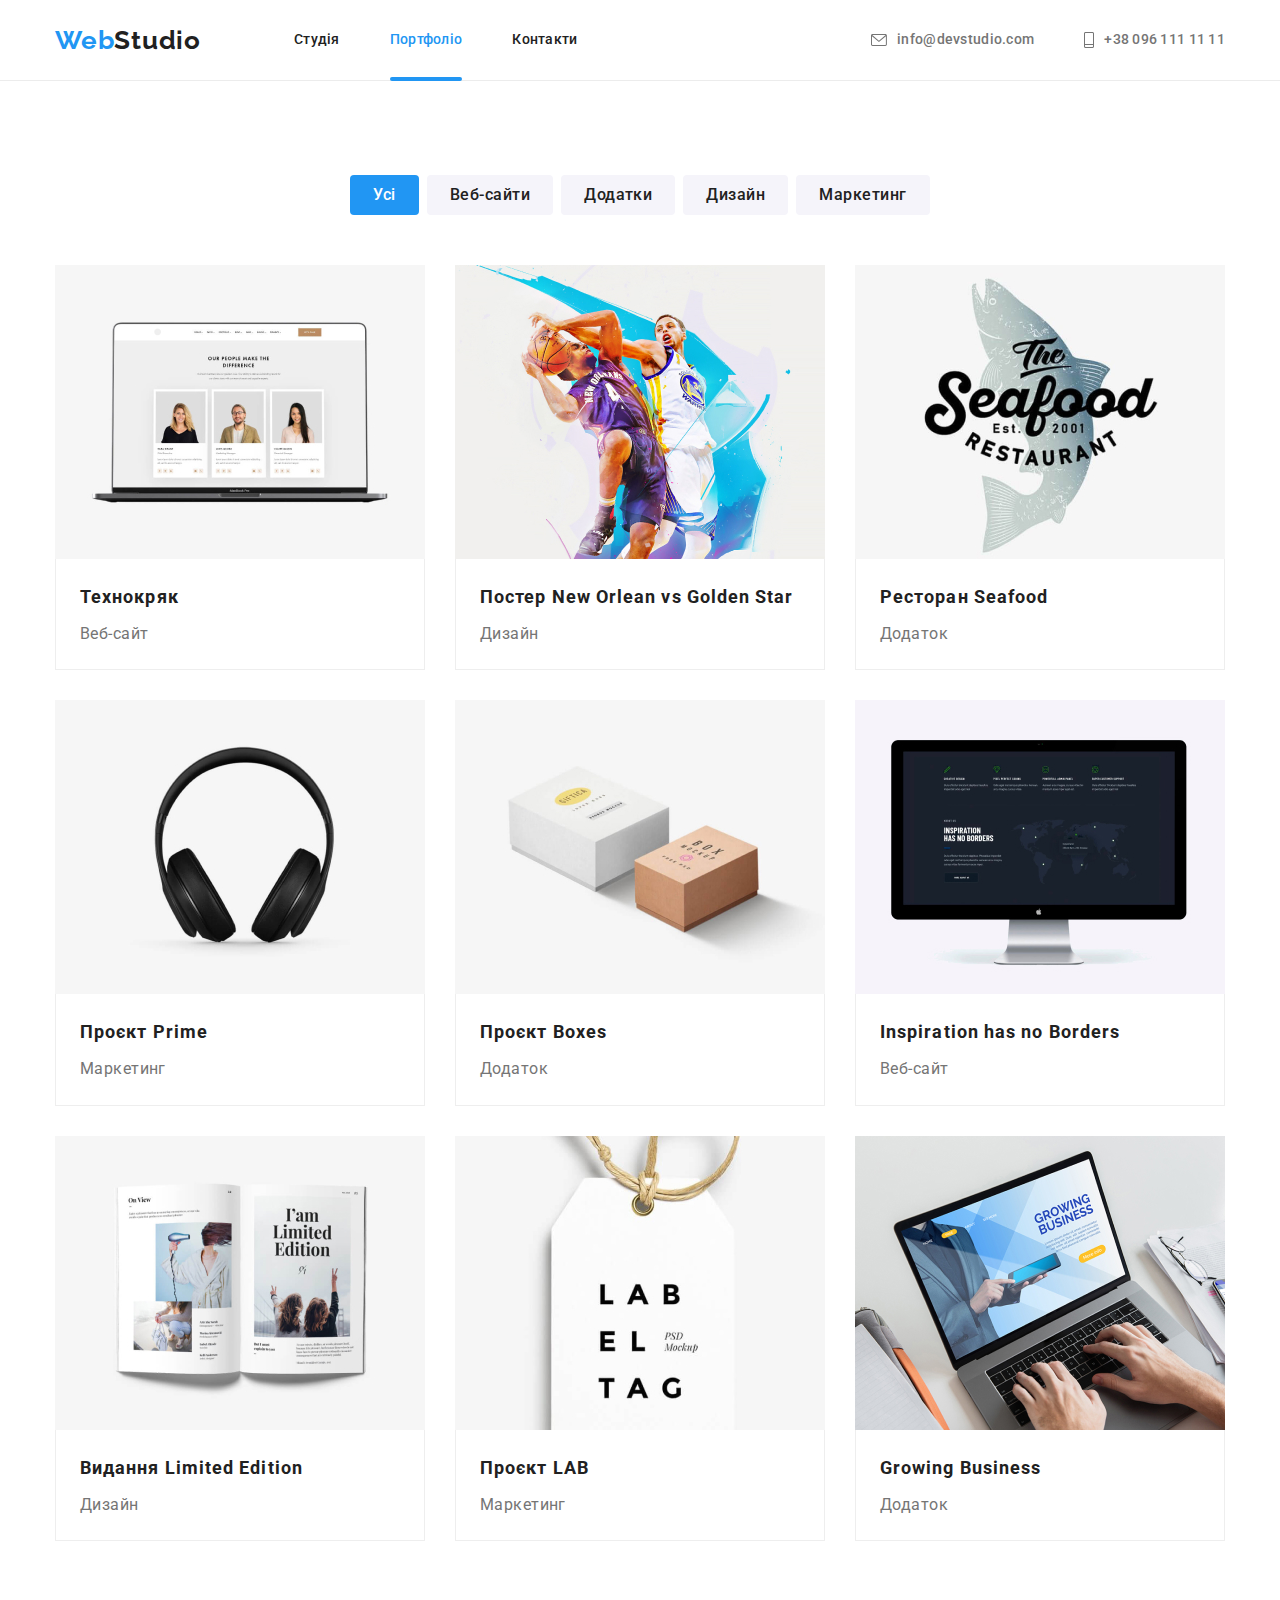
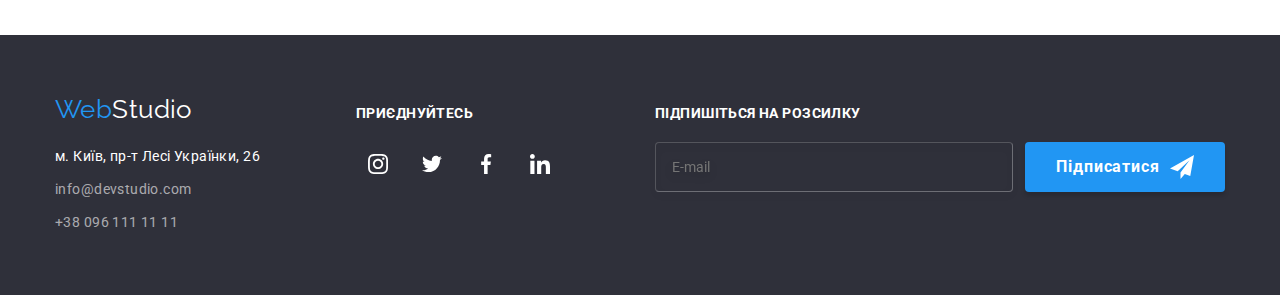
==== portfolio.html @ 755c883c "hero/clients/features/activities/team" ====
<!DOCTYPE html>
<html lang="uk">
  <head>
    <meta charset="UTF-8" />
    <meta http-equiv="X-UA-Compatible" content="IE=edge" />
    <meta name="viewport" content="width=device-width, initial-scale=1.0" />
    <title>Document</title>
    <link rel="preconnect" href="https://fonts.googleapis.com" />
    <link rel="preconnect" href="https://fonts.gstatic.com" crossorigin />
    <link
      href="https://fonts.googleapis.com/css2?family=Raleway:wght@700&family=Roboto:wght@400;500;700;900&display=swap"
      rel="stylesheet"
    />
    <link
      rel="stylesheet"
      href="https://cdnjs.cloudflare.com/ajax/libs/modern-normalize/1.1.0/modern-normalize.min.css"
    />
    <link rel="stylesheet" href="./css/main.min.css" />
  </head>
  <body>
    <!--шапка сайта-->
    <header class="header">
      <div class="container header-container">
        <nav class="header-nav">
          <a href="/" class="header-logo link">
            <span class="logo" lang="en">Web</span>Studio</a
          >
          <ul class="site-nav">
            <li class="contact-list">
              <a href="./index.html" class="link-color">Студія</a>
            </li>
            <li class="contact-list">
              <a href="/" target="_self" class="link-color current"
                >Портфоліо</a
              >
            </li>
            <li class="contact-list">
              <a href="" class="link-color">Контакти</a>
            </li>
          </ul>
        </nav>
        <ul class="contact-nav">
          <li class="contact-nav-list">
            <a class="contact-nav-link" href="mailto:info@devstudio.com"
              ><svg class="icon" width="16" height="12">
                <use href="./images/icon.svg#icon-mail"></use></svg
              >info@devstudio.com</a
            >
          </li>
          <li class="contact-nav-list">
            <a class="contact-nav-link" href="tel:+380961111111"
              ><svg class="icon" width="10" height="16">
                <use href="./images/icon.svg#icon-phone"></use></svg
              >+38 096 111 11 11</a
            >
          </li>
        </ul>
      </div>
    </header>


    <main>
      <!--Герой-->
      <section class="section portfolio">
        <div class="container">
          <h1 hidden class="visually-hidden">Портфоліо</h1>
          <ul class="filter-list">
            <li class="filter-item">
              <button class="filter-button active" type="button">Усі</button>
            </li>
            <li class="filter-item">
              <button class="filter-button" type="button">Веб-сайти</button>
            </li>
            <li class="filter-item">
              <button class="filter-button" type="button">Додатки</button>
            </li>
            <li class="filter-item">
              <button class="filter-button" type="button">Дизайн</button>
            </li>
            <li class="filter-item">
              <button class="filter-button" type="button">Маркетинг</button>
            </li>
          </ul>

          <ul class="flex-card">
            <li class="element-card">
              <a href="" class="element-link">
                <div class="wrap">
                  <img
                    src="./images/works/one.jpg"
                    alt="website-techno"
                    width="370"
                    height="294"
                  />
                  <p class="wrap-text">
                    Ресурс пропонує комплексні пропозиції з різним рівнем
                    функціоналу та сервісів. Все це дозволить відвідувачу
                    отримати вичерпні відомості про компанію чи приватну особу.
                  </p>
                </div>
                <div class="info">
                  <h2 class="title-project">Технокряк</h2>
                  <p class="kind-project">Веб-сайт</p>
                </div>
              </a>
            </li>
            <li class="element-card">
              <a href="" class="element-link">
                <div class="wrap">
                  <img
                    src="./images/works/two.jpg"
                    alt="poster-design"
                    width="370"
                    height="294"
                  />
                  <p class="wrap-text">
                    Ресурс пропонує комплексні пропозиції з різним рівнем
                    функціоналу та сервісів. Все це дозволить відвідувачу
                    отримати вичерпні відомості про компанію чи приватну особу.
                  </p>
                </div>
                <div class="info">
                  <h2 class="title-project">
                    Постер New Orlean vs Golden Star
                  </h2>
                  <p class="kind-project">Дизайн</p>
                </div>
              </a>
            </li>
            <li class="element-card">
              <a href="" class="element-link">
                <div class="wrap">
                  <img
                    src="./images/works/three.jpg"
                    alt="seafood-application"
                    width="370"
                    height="294"
                  />
                  <p class="wrap-text">
                    Ресурс пропонує комплексні пропозиції з різним рівнем
                    функціоналу та сервісів. Все це дозволить відвідувачу
                    отримати вичерпні відомості про компанію чи приватну особу.
                  </p>
                </div>
                <div class="info">
                  <h2 class="title-project">Ресторан Seafood</h2>
                  <p class="kind-project">Додаток</p>
                </div>
              </a>
            </li>
            <li class="element-card">
              <a href="" class="element-link">
                <div class="wrap">
                  <img
                    src="./images/works/four.jpg"
                    alt="project-prime"
                    width="370"
                    height="294"
                  />
                  <p class="wrap-text">
                    Ресурс пропонує комплексні пропозиції з різним рівнем
                    функціоналу та сервісів. Все це дозволить відвідувачу
                    отримати вичерпні відомості про компанію чи приватну особу.
                  </p>
                </div>
                <div class="info">
                  <h2 class="title-project">Проєкт Prime</h2>
                  <p class="kind-project">Маркетинг</p>
                </div>
              </a>
            </li>
            <li class="element-card">
              <a href="" class="element-link">
                <div class="wrap">
                  <img
                    src="./images/works/five.jpg"
                    alt="project-boxes"
                    width="370"
                    height="294"
                  />
                  <p class="wrap-text">
                    Ресурс пропонує комплексні пропозиції з різним рівнем
                    функціоналу та сервісів. Все це дозволить відвідувачу
                    отримати вичерпні відомості про компанію чи приватну особу.
                  </p>
                </div>
                <div class="info">
                  <h2 class="title-project">Проєкт Boxes</h2>
                  <p class="kind-project">Додаток</p>
                </div>
              </a>
            </li>
            <li class="element-card">
              <a href="" class="element-link">
                <div class="wrap">
                  <img
                    src="./images/works/six.jpg"
                    alt="website-noborders"
                    width="370"
                    height="294"
                  />
                  <p class="wrap-text">
                    Ресурс пропонує комплексні пропозиції з різним рівнем
                    функціоналу та сервісів. Все це дозволить відвідувачу
                    отримати вичерпні відомості про компанію чи приватну особу.
                  </p>
                </div>
                <div class="info">
                  <h2 class="title-project">Inspiration has no Borders</h2>
                  <p class="kind-project">Веб-сайт</p>
                </div>
              </a>
            </li>
            <li class="element-card">
              <a href="" class="element-link">
                <div class="wrap">
                  <img
                    src="./images/works/seven.jpg"
                    alt="publication-design"
                    width="370"
                    height="294"
                  />
                  <p class="wrap-text">
                    Ресурс пропонує комплексні пропозиції з різним рівнем
                    функціоналу та сервісів. Все це дозволить відвідувачу
                    отримати вичерпні відомості про компанію чи приватну особу.
                  </p>
                </div>
                <div class="info">
                  <h2 class="title-project">Видання Limited Edition</h2>
                  <p class="kind-project">Дизайн</p>
                </div>
              </a>
            </li>
            <li class="element-card">
              <a href="" class="element-link">
                <div class="wrap">
                  <img
                    src="./images/works/eight.jpg"
                    alt="project-lab"
                    width="370"
                    height="294"
                  />
                  <p class="wrap-text">
                    Ресурс пропонує комплексні пропозиції з різним рівнем
                    функціоналу та сервісів. Все це дозволить відвідувачу
                    отримати вичерпні відомості про компанію чи приватну особу.
                  </p>
                </div>
                <div class="info">
                  <h2 class="title-project">Проєкт LAB</h2>
                  <p class="kind-project">Маркетинг</p>
                </div>
              </a>
            </li>
            <li class="element-card">
              <a href="" class="element-link">
                <div class="wrap">
                  <img
                    src="./images/works/nine.jpg"
                    alt="application-for-business"
                    width="370"
                    height="294"
                  />
                  <p class="wrap-text">
                    Ресурс пропонує комплексні пропозиції з різним рівнем
                    функціоналу та сервісів. Все це дозволить відвідувачу
                    отримати вичерпні відомості про компанію чи приватну особу.
                  </p>
                </div>
                <div class="info">
                  <h2 class="title-project">Growing Business</h2>
                  <p class="kind-project">Додаток</p>
                </div>
              </a>
            </li>
          </ul>
        </div>
      </section>
    </main>

    <!--підвал-->
   
    <!--підвал-->
    <footer class="footer-style">
      <div class="container footer-container">
        <div class="footer-box-left">
          <a href="/" class="address-link">
            <span class="logo" lang="en">Web</span>Studio</a
          >
          <address>
            <ul class="address-design">
              <li class="address-list">
                <a href="" class="address-contact"
                  >м. Київ, пр-т Лесі Українки, 26</a
                >
              </li>
              <li class="address-list">
                <a href="mailto:info@devstudio.com" class="meil-tel"
                  >info@devstudio.com</a
                >
              </li>
              <li class="address-list">
                <a href="tel:+380961111111" class="meil-tel"
                  >+38 096 111 11 11</a
                >
              </li>
            </ul>
          </address>
        </div>
        <div class="footer-box-right">
          <p class="join">приєднуйтесь</p>
          <ul class="networks-list">
            <li class="networks-list__item">
              <a
                class="networks-list__link  .footer-networks"
                href="https://www.instagram.com/"
                target="_blank"
                rel=""
              >
                <svg class="footer-icon" width="20" height="20">
                  <use href="./images/icon.svg#icon-instagram"></use>
                </svg>
              </a>
            </li>
            <li class="networks-list__item">
              <a
                class="networks-list__link .footer-networks"
                href="https://twitter.com/"
                target="_blank"
                rel=""
                ><svg class="footer-icon" width="20" height="20">
                  <use href="./images/icon.svg#icon-twitter"></use>
                </svg>
              </a>
            </li>
            <li class="networks-list__item">
              <a
                class="networks-list__link .footer-networks"
                href="https://www.facebook.com/"
                target="_blank"
                rel=""
                ><svg class="footer-icon" width="20" height="20">
                  <use href="./images/icon.svg#icon-facebook"></use>
                </svg>
              </a>
            </li>
            <li class="networks-list__item">
              <a
                class="networks-list__link .footer-networks"
                href="https://www.linkedin.com/"
                target="_blank"
                rel=""
                ><svg class="footer-icon" width="20" height="20">
                  <use href="./images/icon.svg#icon-linkedin"></use></svg
              ></a>
            </li>
          </ul>
        </div>
        <form class="footer-form" autocomplete="off">
          <p class="join">Підпишіться на розсилку</p>
          <div class="footer-box-form">
            <label class="footer-form-field">
              <input
                class="footer-input"
                type="email"
                name="user-email"
                placeholder="E-mail"
            /></label>
            <button type="submit" class="footer-button">
              Підписатися
              <svg class="footer-button-icon" width="24" height="24">
                <use href="./images/icon.svg#footer-button-icon"></use>
              </svg>
            </button>
          </div>
        </form>
      </div>
    </footer>
  </body>
</html>
---- css/main.min.css ----
.visually-hidden{position:absolute;width:1px;height:1px;margin:-1px;border:0;padding:0;white-space:nowrap;-webkit-clip-path:inset(100%);clip-path:inset(100%);clip:rect(0 0 0 0);overflow:hidden}:root{--main-home-color: #ffffff;--main-text-color: #757575;--title-text-color: #212121;--button-hero-color: #2196f3;--button-hero-active: #188ce8;--hero-bg-color: #2f303a;--title-studio-color: #2f303a;--section-team-background: #f5f4fa;--networks-icon-color: #afb1b8;--features-bg-color: #f5f4fa;--fortfolio-filter-color: #f5f4fa;--line-border-color: #ececec;--card-border-color: #eeeeee;--clients-color-logo: #afb1b8;--footer-color-contact: rgba(255, 255, 255, 0.6);--footer-submit-icon-color: rgba(255, 255, 255, 1);--modal-button-submit-color: rgba(255, 255, 255, 1);--modal-btn-submit-bg: rgba(33, 150, 243, 1);--footer-button-submit-bg: rgba(33, 150, 243, 1);--clients-border-color: #afb1b8;--textarea-color: rgba(33, 33, 33, 0.2);--form-active-color: #2196f3;--modal-bg-color: rgba(0, 0, 0, 0.2);--cubic: cubic-bezier(0.4, 0, 0.2, 1);--time: 250ms}body{color:var(--title-text-color);font-family:"Roboto",sans-serif;font-size:14px;letter-spacing:.03em}h1,h2,h3,h4,h5,h6,p,ul{padding:0;margin:0}h1,h2,h3,h4,h5,h6{font-size:inherit}img{display:block}a{text-decoration:none}button{padding:0;border:0;cursor:pointer}ul{list-style:none}.backdrop{position:fixed;top:0;width:100%;height:100%;background-color:var(--modal-bg-color);transition:opacity 250ms linear,visibility 250ms linear}.backdrop.is-hidden{visibility:hidden;opacity:0;pointer-events:none}.modal{position:absolute;width:528px;min-height:581px;top:50%;left:50%;padding:40px;border-radius:4px;background-color:var(--main-home-color);box-shadow:0px 1px 3px rgba(0,0,0,.12),0px 1px 1px rgba(0,0,0,.14),0px 2px 1px rgba(0,0,0,.2);transform:translate(-50%, -50%) scaleY(1);transition:transform var(--time) linear}.backdrop.is-hidden .modal{transform:translate(-50%, 0) scaleY(0)}.icon-close{color:#000;width:18px;height:18px}.close-btn{position:absolute;right:8px;top:8px;width:30px;height:30px;border:1px solid rgba(0,0,0,.1);background-color:rgba(0,0,0,0);border-radius:50%;display:flex;align-items:center;justify-content:center}.modal-text{width:448px;text-align:center;font-weight:700;font-size:20px;line-height:1.17;margin-bottom:12px;color:var(--title-text-color)}.form{width:448px}.modal-label{display:block;margin-bottom:4px;color:var(--main-text-color);font-weight:400;font-size:12px;line-height:1.17;letter-spacing:.01em}.modal-input{width:448px;padding-left:42px;height:40px;border:1px solid rgba(33,33,33,.2);border-radius:4px;outline:1px solid rgba(0,0,0,0);transition:outline var(--time) var(--cubic)}.modal-input:focus{outline:1px solid var(--form-active-color)}.modal-input:focus+.input-icon{fill:var(--form-active-color)}.input-wrap{position:relative}.input-icon{position:absolute;left:12px;top:50%;transform:translateY(-50%);transition:fill var(--time) var(--cubic);fill:var(--title-text-color)}.modal-field{margin-bottom:10px}.modal-field.comment{margin-bottom:20px}.modal-text-area{display:block;width:100%;height:120px;border:1px solid var(--textarea-color);border-radius:4px;padding:12px 16px;line-height:1.17;letter-spacing:.01em;resize:none;outline:1px solid rgba(0,0,0,0);transition:outline var(--time) var(--cubic)}.modal-text-area:focus{outline:1px solid var(--form-active-color)}.modal-field-checkbox{display:flex;align-items:center;justify-content:center;margin-bottom:30px}.check-text{width:400px;line-height:1.71;color:#757575;margin-left:7px}.input-check{width:16px;height:15px;border:2px solid var(--main-text-color);border-radius:2px;background-position:center;background-repeat:no-repeat;background-size:0;-moz-appearance:none;-webkit-appearance:none;appearance:none;transition:border-color var(--time),background-size var(--time),background-color var(--time)}.input-check:checked{background-color:var(--button-hero-active);border-color:rgba(0,0,0,0);background-image:url("data:image/svg+xml,%3Csvg width='13' height='10' viewBox='0 0 13 10' fill='none' xmlns='http://www.w3.org/2000/svg'%3E%3Cpath d='M1.95703 4.75166L1.88825 4.68604L1.81923 4.75141L0.93123 5.59258L0.854858 5.66492L0.930974 5.73753L4.42671 9.07236L4.49574 9.1382L4.56476 9.07236L12.069 1.91352L12.1449 1.84116L12.069 1.76881L11.1873 0.927644L11.1183 0.861826L11.0493 0.927611L4.49577 7.17353L1.95703 4.75166Z' fill='white' stroke='white' stroke-width='0.2'/%3E%3C/svg%3E");background-size:11px 8px}.input-check:focus{border-color:var(--modal-bg-color)}.contract{margin-left:4px;color:#2196f3;text-decoration:underline}.button-submit-modal{width:200px;height:50px;font-family:inherit;display:block;margin:auto;font-family:inherit;font-size:16px;font-weight:700;line-height:1.88;letter-spacing:.06em;border:none;border-radius:4px;box-shadow:0px 4px 4px rgba(0,0,0,.15);color:var(--modal-button-submit-color);background-color:var(--modal-btn-submit-bg);transition:color var(--time) var(--cubic),background-color var(--time) var(--cubic)}.button-submit-modal:hover,.button-submit-modal:focus{color:#fff;background-color:#188ce8}.networks-list{display:flex;align-items:center;justify-content:center;gap:10px}.networks-list__link{display:flex;width:44px;height:44px;align-items:center;justify-content:center}.container{width:100%;margin:0 auto;padding-right:15px;padding-left:15px}@media screen and (min-width: 480px){.container{max-width:480px}}@media screen and (min-width: 768px){.container{max-width:768px}}@media screen and (min-width: 1200px){.container{max-width:1200px}}.section{padding-top:60px;padding-bottom:60px}@media screen and (min-width: 1200px){.section{padding-bottom:94px;padding-top:94px}}.header{border-bottom:1px solid var(--line-border-color)}.header-container{display:flex;justify-content:space-between}.header-nav{display:flex;justify-content:space-between;align-items:center}.site-nav{display:flex;padding:0px}.link-color{display:block;font-size:14px;font-weight:500;line-height:1.14;letter-spacing:.02em;padding-top:32px;padding-bottom:32px;color:var(--title-text-color);transition:color var(--time) var(--cubic)}.link-color:hover,.link-color:focus{color:var(--button-hero-color)}.contact-list:not(:last-child){margin-right:50px}.contact-nav{display:flex;align-items:center}.contact-nav-list:not(:last-child){padding-left:0;margin-right:50px}.contact-nav-link{display:flex;font-size:14px;font-weight:500;line-height:1.14;letter-spacing:.02em;padding-top:32px;padding-bottom:32px;align-items:center;color:var(--main-text-color);transition:color var(--time) var(--cubic)}.contact-nav-link:hover,.contact-nav-link:focus{color:var(--button-hero-color)}.header-logo{color:var(--title-text-color);font-family:"Raleway",sans-serif;margin-right:93px;font-size:26px;font-weight:700;line-height:1.19;letter-spacing:.03em;padding-top:24px;padding-bottom:24px}.logo{color:var(--button-hero-color)}.link-color{position:relative}.current{color:var(--button-hero-color)}.current:after{content:" ";position:absolute;bottom:-1px;left:0;width:100%;height:4px;background-color:var(--button-hero-color);border-radius:2px;border:1 solid #000}.icon{margin-right:10px;fill:currentColor}.hero-head.section{padding-top:118px;padding-bottom:118px;text-align:center}@media screen and (min-width: 1200px){.hero-head.section{padding-top:200px;padding-bottom:200px}}.hero-head{background-color:var(--hero-bg-color);color:var(--main-home-color);background-image:linear-gradient(rgba(47, 48, 58, 0.4), rgba(47, 48, 58, 0.4)),url("../images/hero/img_hero_sm@1x.jpg");background-repeat:no-repeat;background-position:center;background-size:cover}@media(min-device-pixel-ratio: 2),(-webkit-min-device-pixel-ratio: 2),(min-resolution: 2dppx){.hero-head{background-image:url(../images/hero/img_hero_sm@2x.jpg)}}@media(min-width: 481px){.hero-head{background-image:url(../images/hero/img_hero_md@1x.jpg)}}@media(min-width: 481px)and (min-device-pixel-ratio: 2),(min-width: 481px)and (-webkit-min-device-pixel-ratio: 2),(min-width: 481px)and (min-resolution: 2dppx){.hero-head{background-image:url(../images/hero/img_hero_md@2x.jpg)}}@media(min-width: 769px){.hero-head{background-image:url(../images/hero/img_hero_lg@1x.jpg)}}@media(min-width: 769px)and (min-device-pixel-ratio: 2),(min-width: 769px)and (-webkit-min-device-pixel-ratio: 2),(min-width: 769px)and (min-resolution: 2dppx){.hero-head{background-image:url(../images/hero/img_hero_lg@2x.jpg)}}.hero-head__title{font-weight:900;margin:auto;margin-bottom:30px;font-size:26px;line-height:1.62;letter-spacing:.06em;text-transform:uppercase;max-width:360px}@media screen and (min-width: 1200px){.hero-head__title{max-width:696px;font-size:44px;line-height:1.36}}.hero-head__btn{background-color:var(--button-hero-color);color:var(--main-home-color);font-family:inherit;font-weight:700;font-size:16px;line-height:1.87;letter-spacing:.06em;padding:10px 32px;border-radius:4px;box-shadow:0px 4px 4px rgba(0,0,0,.15);border:solid var(--button-hero-color);transition:background-color var(--time) var(--cubic)}.hero-head__btn:hover,.hero-head__btn:focus{background-color:var(--button-hero-active)}.feature-list{display:flex;flex-wrap:wrap;gap:30px;flex-basis:calc((100% - 0px)/1)}.feature-list__item{flex-basis:calc((100% - 0px)/1)}@media screen and (min-width: 768px){.feature-list__item{flex-basis:calc((100% - 30px)/2)}}@media screen and (min-width: 1200px){.feature-list__item{flex-basis:calc((100% - 90px)/4)}}.feature-list__title{margin-top:0px;margin-bottom:10px;font-weight:700;text-transform:uppercase;text-align:start}.feature-list__text{line-height:1.7;color:var(--main-text-color)}.feature-list__box{display:flex;justify-content:center;align-items:center;height:120px;margin-bottom:30px;border-radius:4px;background-color:var(--features-bg-color)}.section.activities{padding-top:0}.activities{display:none}@media screen and (min-width: 1200px){.activities{display:block}}.activities__title{font-size:36px;margin:0;text-align:center;margin-bottom:50px}.activities__list{display:flex}.activities__item{margin-right:30px;position:relative}.activities__item:last-child{margin-right:0}.activities__text{position:absolute;bottom:0;left:0;right:0;padding-top:27px;padding-bottom:27px;font-weight:700;text-align:center;background-color:rgba(47,48,58,.8);text-transform:uppercase;line-height:1.17;color:var(--main-home-color)}.activities__image{display:block;max-width:100%;height:auto}.team{background-color:var(--section-team-background);padding-top:60px;padding-bottom:60px}@media screen and (min-width: 1200px){.team{padding-top:94px;padding-bottom:94px}}.team-title{font-weight:700;line-height:1.17;font-size:28px;margin:0;text-align:center;margin-bottom:30px}@media screen and (min-width1200px){.team-title{font-size:36px;margin-bottom:50px}}.team-list{display:flex;flex-wrap:wrap;justify-content:center;align-items:center;grid-gap:30px}.team-list__item{border-radius:4px;background-color:var(--main-home-color);box-shadow:0px 1px 3px rgba(0,0,0,.12),0px 1px 1px rgba(0,0,0,.14),0px 2px 1px rgba(0,0,0,.2);border-radius:0px 0px 4px 4px}@media screen and (max-width: 479px){.team-list__item{width:270px}}@media screen and (min-width: 480px){.team-list__item{width:450px}}@media screen and (min-width: 768px){.team-list__item{width:354px}}@media screen and (min-width: 1200px){.team-list__item{width:270px}}.team-list__text{margin-bottom:10px;font-size:16px;line-height:1.19;letter-spacing:.03em;text-align:center;color:var(--main-text-color)}.team-list__person{font-size:16px;font-weight:500;margin-bottom:10px;line-height:1.19;letter-spacing:.03em;text-align:center}.team-list__content{padding:30px 0px}.team-networks{border-radius:50%;color:var(--networks-icon-color);transition:background-color var(--time) var(--cubic),color var(--time) var(--cubic)}.team-networks:hover,.team-networks:focus{background-color:var(--button-hero-active);color:var(--main-home-color)}.networks-list__icon{fill:currentColor}.networks-list__icon:not(:last-child){margin-right:10px}.clients-title{font-weight:700;line-height:1.17;font-size:28px;text-align:center;margin-top:0;margin-bottom:30px}@media screen and (min-width: 1200px){.clients-title{font-size:36px;margin-bottom:50px}}.clients-list{display:flex;flex-wrap:wrap;justify-content:center;fill:currentColor;gap:30px}.clients-list__link{display:flex;align-items:center;justify-content:center;width:210px;height:92px;border:1px solid;border-radius:4px;color:var(--clients-color-logo);transition:color var(--time) var(--cubic),border var(--time) var(--cubic)}@media screen and (min-width: 768px){.clients-list__link{width:226px}}@media screen and (min-width: 1200px){.clients-list__link{width:170px}}.clients-list__link:hover,.clients-list__link:focus{border:1px solid var(--button-hero-color);color:var(--button-hero-color)}.clients-list__icon{fill:currentColor}.footer-style{background-color:var(--title-studio-color);padding:60px 0}.footer-container{display:flex;align-items:baseline}.address-link{color:var(--main-home-color);font-family:"Raleway",sans-serif;font-size:26px;display:block;margin-bottom:20px}.address-design{display:block;line-height:1.7;font-style:normal;width:231px}.address-list:not(:first-child){margin-top:9px}.address-contact{color:var(--main-home-color);transition:color var(--time) var(--cubic)}.address-contact:hover,.address-contact:focus{color:var(--button-hero-color)}.meil-tel{color:var(--footer-color-contact);transition:color var(--time) var(--cubic)}.meil-tel:hover,.meil-tel:focus{color:var(--button-hero-color)}.footer-box-right{margin-left:70px}.footer-networks{border-radius:50%;background-color:rgba(255,255,255,.1);transition:background-color var(--time) var(--cubic)}.footer-networks:hover,.footer-networks:focus{background-color:var(--button-hero-color)}.footer-icon{fill:var(--main-home-color)}.networks-list__link:not(:last-child){margin-right:10px}.join{margin-bottom:20px;color:var(--main-home-color);font-size:14px;font-weight:700;line-height:1.17;text-transform:uppercase}.footer-form{margin-left:93px;margin-right:215px;width:570px;color:rgba(255,255,255,.6)}.footer-box-form{display:flex}.footer-form-field{margin-right:12px;color:rgba(255,255,255,.6)}.footer-input{width:358px;height:50px;padding:0 16px;border:1px solid rgba(255,255,255,.3);border-radius:4px;border-style:inset;background-color:rgba(0,0,0,0);color:rgba(255,255,255,.6);filter:drop-shadow(0px 4px 4px rgba(0, 0, 0, 0.15))}.footer-button{display:inline-flex;align-items:center;justify-content:center;padding-left:28px;margin:auto;width:200px;height:50px;font-family:inherit;font-weight:700;font-size:16px;line-height:1.87;letter-spacing:.06em;background-color:var(--footer-button-submit-bg);color:#fff;border-radius:4px;box-shadow:0px 4px 4px rgba(0,0,0,.15)}.footer-button:hover .footer-button-icon,.footer-button:focus .footer-button-icon{color:rgba(33,150,243,0)}.footer-button-icon{margin:13px 28px 13px 10px;color:var(--footer-submit-icon-color);transition:color var(--time) var(--cubic)}.filter-list{display:flex;justify-content:center;margin-bottom:50px}.filter-item:not(:last-child){margin-right:8px}.filter-button{font-size:16px;font-family:inherit;line-height:1.63;letter-spacing:.03em;padding:6px 22px;background-color:var(--fortfolio-filter-color);color:var(--title-text-color);border-radius:4px;border:1px solid rgba(0,0,0,0);font-weight:500;text-align:center;transition:background-color var(--time) var(--cubic),color var(--time) var(--cubic),box-shadow var(--time) var(--cubic)}.filter-button:hover,.filter-button:focus{background-color:var(--button-hero-color);color:var(--main-home-color);box-shadow:0px 3px 1px rgba(0,0,0,.1),0px 1px 2px rgba(0,0,0,.08),0px 2px 2px rgba(0,0,0,.12)}.active{background-color:var(--button-hero-color);color:var(--main-home-color)}.info{padding:20px 24px;border-right:1px solid #eee;border-left:1px solid #eee;border-bottom:1px solid var(--card-border-color)}.title-project{color:var(--title-text-color);font-size:18px;font-weight:700;line-height:2;letter-spacing:.06em;margin-bottom:4px}.kind-project{color:var(--main-text-color);font-size:16px;line-height:1.9}.flex-card{display:flex;flex-wrap:wrap}.element-card{display:block;width:370px;margin-right:30px;margin-bottom:30px}.element-card:nth-child(3n){margin-right:0}.element-card:nth-last-child(-n+3){margin-bottom:0}.element-card:focus .wrap-text{transform:translateY(0)}.element-link{display:block;transition:box-shadow var(--time) var(--cubic)}.element-link:hover,.element-link:focus{box-shadow:0px 1px 1px rgba(0,0,0,.12),0px 4px 4px rgba(0,0,0,.06),1px 4px 6px rgba(0,0,0,.16)}.element-link:hover .wrap-text,.element-link:focus .wrap-text{transform:translateY(0)}.wrap{position:relative;overflow:hidden}.wrap-text{position:absolute;top:0;font-weight:400;font-size:18px;line-height:1.56;padding:63px 24px;height:100%;color:var(--main-home-color);background-color:rgba(33,150,243,.9);transform:translateY(100%);transition:transform 250ms ease}/*# sourceMappingURL=main.min.css.map */
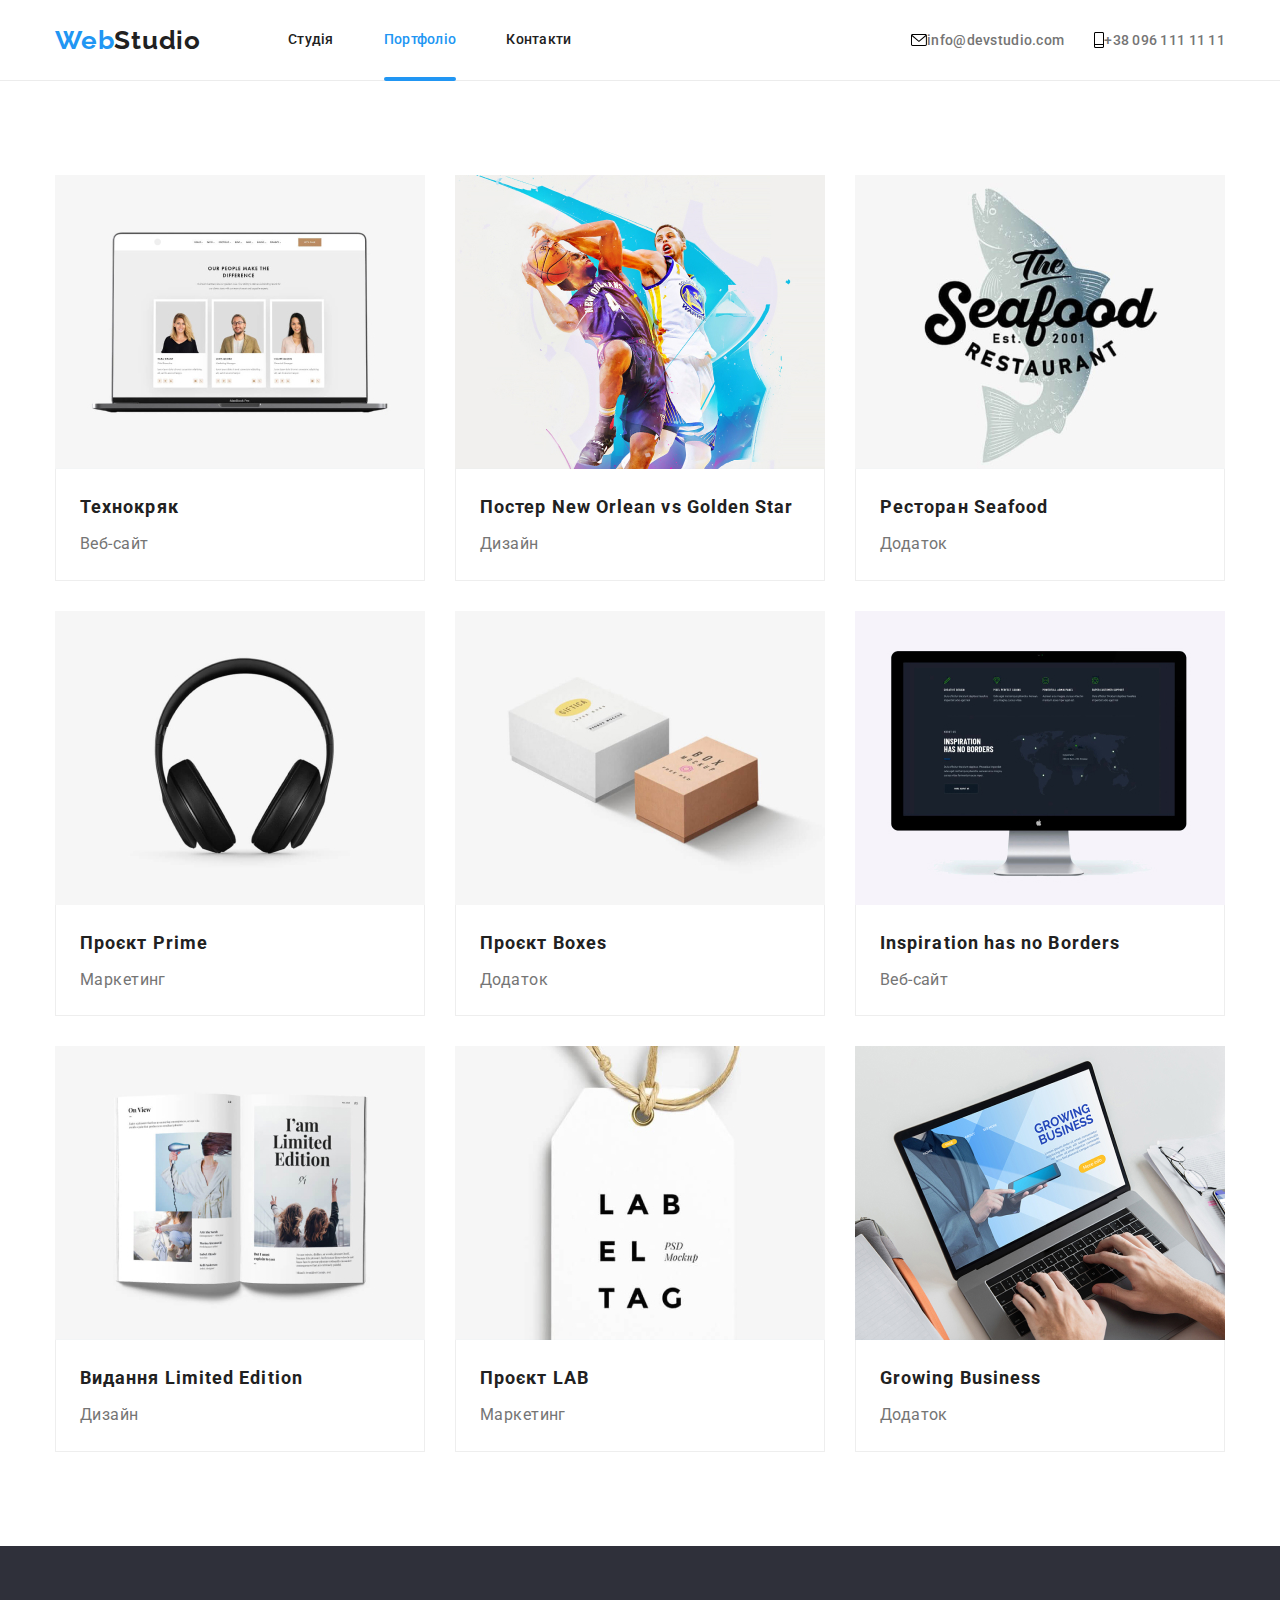
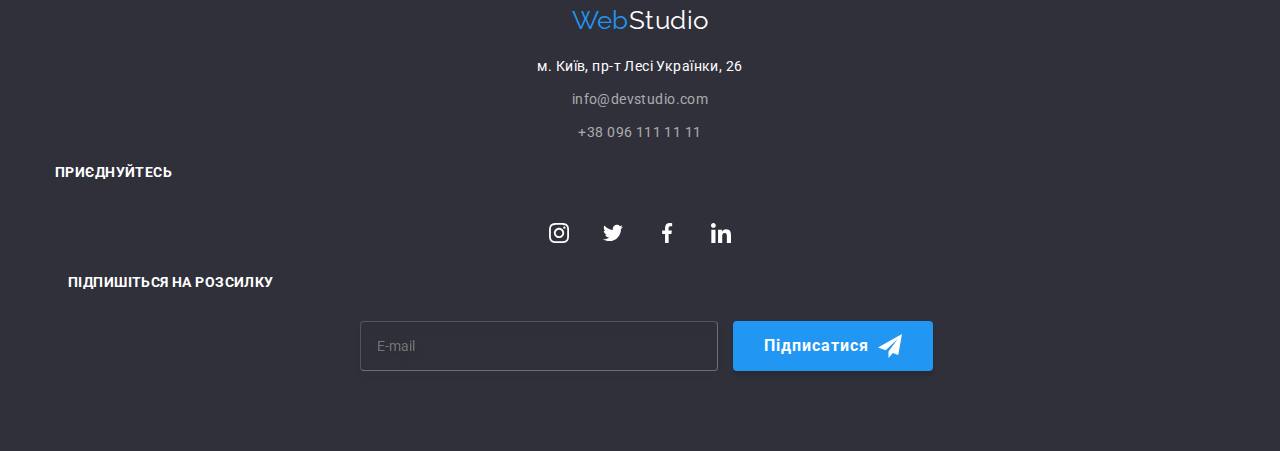
==== commit 123c56f0: "FIXED STYLES & SECTION TEAM" ====
--- a/portfolio.html
+++ b/portfolio.html
@@ -21,50 +21,91 @@
     <!--шапка сайта-->
     <header class="header">
       <div class="container header-container">
-        <nav class="header-nav">
-          <a href="/" class="header-logo link">
-            <span class="logo" lang="en">Web</span>Studio</a
-          >
-          <ul class="site-nav">
-            <li class="contact-list">
-              <a href="./index.html" class="link-color">Студія</a>
-            </li>
-            <li class="contact-list">
-              <a href="/" target="_self" class="link-color current"
-                >Портфоліо</a
+          <nav class="header-nav">
+              <a href="/" class="header-logo link">
+                  <span class="logo" lang="en">Web</span>Studio</a
               >
-            </li>
-            <li class="contact-list">
-              <a href="" class="link-color">Контакти</a>
-            </li>
+              <ul class="site-nav">
+                  <li class="contact-list">
+                      <a href="./index.html" class="link-color">Студія</a>
+                  </li>
+                  <li class="contact-list">
+                      <a href="/" target="_self" class="link-color  current"
+                          >Портфоліо</a
+                      >
+                  </li>
+                  <li class="contact-list">
+                      <a href="" class="link-color">Контакти</a>
+                  </li>
+              </ul>
+          </nav>
+          <ul class="contact-nav">
+              <li class="contact-nav-list">
+                  <a class="contact-nav-link" href="mailto:info@devstudio.com"
+                      ><svg class="icon" width="16" height="12">
+                          <use href="./images/icon.svg#icon-mail"></use></svg
+                      >info@devstudio.com</a
+                  >
+              </li>
+              <li class="contact-nav-list">
+                  <a class="contact-nav-link" href="tel:+380961111111"
+                      ><svg class="icon" width="10" height="16">
+                          <use href="./images/icon.svg#icon-phone"></use></svg
+                      >+38 096 111 11 11</a
+                  >
+              </li>
           </ul>
-        </nav>
-        <ul class="contact-nav">
-          <li class="contact-nav-list">
-            <a class="contact-nav-link" href="mailto:info@devstudio.com"
-              ><svg class="icon" width="16" height="12">
-                <use href="./images/icon.svg#icon-mail"></use></svg
-              >info@devstudio.com</a
-            >
-          </li>
-          <li class="contact-nav-list">
-            <a class="contact-nav-link" href="tel:+380961111111"
-              ><svg class="icon" width="10" height="16">
-                <use href="./images/icon.svg#icon-phone"></use></svg
-              >+38 096 111 11 11</a
-            >
-          </li>
-        </ul>
+
+          <button class="menu-open" data-menu-open>
+              <svg class="menu-burger" width="24" height="16">
+                  <use href="./images/icon.svg#icon-burger"></use>
+              </svg>
+          </button>
       </div>
-    </header>
-
+      <div class="mob-menu flex is-hidden" data-menu>
+          <div>
+              <button class="menu-close" data-menu-close>
+                  <svg class="menu-close" width="40" height="40">
+                      <use href="./images/icon.svg#icon-close"></use>
+                  </svg>
+              </button>
+              <ul class="mob-menu-list list">
+                  <li class="mob-menu-list__item">
+                      <a
+                          class="mob-menu-list__link mob-menu-list__link--current"
+                          href="./index.html"
+                          >Студія</a
+                      >
+                  </li>
+                  <li class="mob-menu-list__item">
+                      <a class="mob-menu-list__link" href="./portfolio.html">Портфоліо</a>
+                  </li>
+                  <li class="mob-menu-list__item">
+                      <a class="mob-menu-list__link" href="">Контакти</a>
+                  </li>
+              </ul>
+          </div>
+          <div class="mob-menu-list__down">
+              <a class="mob-menu-list__tell" href="tel:+380961111111"> +38 096 111 11 11</a>
+              <a class="mob-menu-list__mail" href="mailto:info@devstudio.com"
+                  >info@devstudio.com</a
+              >
+              <ul class="mob-menu-list__social list">
+                  <li class="mob-menu-list__social-item">Instagram</li>
+                  <li class="mob-menu-list__social-item">Twitter</li>
+                  <li class="mob-menu-list__social-item">Facebook</li>
+                  <li class="mob-menu-list__social-item">LinkedIn</li>
+              </ul>
+          </div>
+      </div>
+  </header>
 
     <main>
       <!--Герой-->
       <section class="section portfolio">
         <div class="container">
           <h1 hidden class="visually-hidden">Портфоліо</h1>
-          <ul class="filter-list">
+          <!-- <ul class="filter-list">
             <li class="filter-item">
               <button class="filter-button active" type="button">Усі</button>
             </li>
@@ -80,7 +121,7 @@
             <li class="filter-item">
               <button class="filter-button" type="button">Маркетинг</button>
             </li>
-          </ul>
+          </ul> -->
 
           <ul class="flex-card">
             <li class="element-card">
--- a/css/main.min.css
+++ b/css/main.min.css
@@ -1 +1 @@
-.visually-hidden{position:absolute;width:1px;height:1px;margin:-1px;border:0;padding:0;white-space:nowrap;-webkit-clip-path:inset(100%);clip-path:inset(100%);clip:rect(0 0 0 0);overflow:hidden}:root{--main-home-color: #ffffff;--main-text-color: #757575;--title-text-color: #212121;--button-hero-color: #2196f3;--button-hero-active: #188ce8;--hero-bg-color: #2f303a;--title-studio-color: #2f303a;--section-team-background: #f5f4fa;--networks-icon-color: #afb1b8;--features-bg-color: #f5f4fa;--fortfolio-filter-color: #f5f4fa;--line-border-color: #ececec;--card-border-color: #eeeeee;--clients-color-logo: #afb1b8;--footer-color-contact: rgba(255, 255, 255, 0.6);--footer-submit-icon-color: rgba(255, 255, 255, 1);--modal-button-submit-color: rgba(255, 255, 255, 1);--modal-btn-submit-bg: rgba(33, 150, 243, 1);--footer-button-submit-bg: rgba(33, 150, 243, 1);--clients-border-color: #afb1b8;--textarea-color: rgba(33, 33, 33, 0.2);--form-active-color: #2196f3;--modal-bg-color: rgba(0, 0, 0, 0.2);--cubic: cubic-bezier(0.4, 0, 0.2, 1);--time: 250ms}body{color:var(--title-text-color);font-family:"Roboto",sans-serif;font-size:14px;letter-spacing:.03em}h1,h2,h3,h4,h5,h6,p,ul{padding:0;margin:0}h1,h2,h3,h4,h5,h6{font-size:inherit}img{display:block}a{text-decoration:none}button{padding:0;border:0;cursor:pointer}ul{list-style:none}.backdrop{position:fixed;top:0;width:100%;height:100%;background-color:var(--modal-bg-color);transition:opacity 250ms linear,visibility 250ms linear}.backdrop.is-hidden{visibility:hidden;opacity:0;pointer-events:none}.modal{position:absolute;width:528px;min-height:581px;top:50%;left:50%;padding:40px;border-radius:4px;background-color:var(--main-home-color);box-shadow:0px 1px 3px rgba(0,0,0,.12),0px 1px 1px rgba(0,0,0,.14),0px 2px 1px rgba(0,0,0,.2);transform:translate(-50%, -50%) scaleY(1);transition:transform var(--time) linear}.backdrop.is-hidden .modal{transform:translate(-50%, 0) scaleY(0)}.icon-close{color:#000;width:18px;height:18px}.close-btn{position:absolute;right:8px;top:8px;width:30px;height:30px;border:1px solid rgba(0,0,0,.1);background-color:rgba(0,0,0,0);border-radius:50%;display:flex;align-items:center;justify-content:center}.modal-text{width:448px;text-align:center;font-weight:700;font-size:20px;line-height:1.17;margin-bottom:12px;color:var(--title-text-color)}.form{width:448px}.modal-label{display:block;margin-bottom:4px;color:var(--main-text-color);font-weight:400;font-size:12px;line-height:1.17;letter-spacing:.01em}.modal-input{width:448px;padding-left:42px;height:40px;border:1px solid rgba(33,33,33,.2);border-radius:4px;outline:1px solid rgba(0,0,0,0);transition:outline var(--time) var(--cubic)}.modal-input:focus{outline:1px solid var(--form-active-color)}.modal-input:focus+.input-icon{fill:var(--form-active-color)}.input-wrap{position:relative}.input-icon{position:absolute;left:12px;top:50%;transform:translateY(-50%);transition:fill var(--time) var(--cubic);fill:var(--title-text-color)}.modal-field{margin-bottom:10px}.modal-field.comment{margin-bottom:20px}.modal-text-area{display:block;width:100%;height:120px;border:1px solid var(--textarea-color);border-radius:4px;padding:12px 16px;line-height:1.17;letter-spacing:.01em;resize:none;outline:1px solid rgba(0,0,0,0);transition:outline var(--time) var(--cubic)}.modal-text-area:focus{outline:1px solid var(--form-active-color)}.modal-field-checkbox{display:flex;align-items:center;justify-content:center;margin-bottom:30px}.check-text{width:400px;line-height:1.71;color:#757575;margin-left:7px}.input-check{width:16px;height:15px;border:2px solid var(--main-text-color);border-radius:2px;background-position:center;background-repeat:no-repeat;background-size:0;-moz-appearance:none;-webkit-appearance:none;appearance:none;transition:border-color var(--time),background-size var(--time),background-color var(--time)}.input-check:checked{background-color:var(--button-hero-active);border-color:rgba(0,0,0,0);background-image:url("data:image/svg+xml,%3Csvg width='13' height='10' viewBox='0 0 13 10' fill='none' xmlns='http://www.w3.org/2000/svg'%3E%3Cpath d='M1.95703 4.75166L1.88825 4.68604L1.81923 4.75141L0.93123 5.59258L0.854858 5.66492L0.930974 5.73753L4.42671 9.07236L4.49574 9.1382L4.56476 9.07236L12.069 1.91352L12.1449 1.84116L12.069 1.76881L11.1873 0.927644L11.1183 0.861826L11.0493 0.927611L4.49577 7.17353L1.95703 4.75166Z' fill='white' stroke='white' stroke-width='0.2'/%3E%3C/svg%3E");background-size:11px 8px}.input-check:focus{border-color:var(--modal-bg-color)}.contract{margin-left:4px;color:#2196f3;text-decoration:underline}.button-submit-modal{width:200px;height:50px;font-family:inherit;display:block;margin:auto;font-family:inherit;font-size:16px;font-weight:700;line-height:1.88;letter-spacing:.06em;border:none;border-radius:4px;box-shadow:0px 4px 4px rgba(0,0,0,.15);color:var(--modal-button-submit-color);background-color:var(--modal-btn-submit-bg);transition:color var(--time) var(--cubic),background-color var(--time) var(--cubic)}.button-submit-modal:hover,.button-submit-modal:focus{color:#fff;background-color:#188ce8}.networks-list{display:flex;align-items:center;justify-content:center;gap:10px}.networks-list__link{display:flex;width:44px;height:44px;align-items:center;justify-content:center}.container{width:100%;margin:0 auto;padding-right:15px;padding-left:15px}@media screen and (min-width: 480px){.container{max-width:480px}}@media screen and (min-width: 768px){.container{max-width:768px}}@media screen and (min-width: 1200px){.container{max-width:1200px}}.section{padding-top:60px;padding-bottom:60px}@media screen and (min-width: 1200px){.section{padding-bottom:94px;padding-top:94px}}.header{border-bottom:1px solid var(--line-border-color)}.header-container{display:flex;justify-content:space-between}.header-nav{display:flex;justify-content:space-between;align-items:center}.site-nav{display:flex;padding:0px}.link-color{display:block;font-size:14px;font-weight:500;line-height:1.14;letter-spacing:.02em;padding-top:32px;padding-bottom:32px;color:var(--title-text-color);transition:color var(--time) var(--cubic)}.link-color:hover,.link-color:focus{color:var(--button-hero-color)}.contact-list:not(:last-child){margin-right:50px}.contact-nav{display:flex;align-items:center}.contact-nav-list:not(:last-child){padding-left:0;margin-right:50px}.contact-nav-link{display:flex;font-size:14px;font-weight:500;line-height:1.14;letter-spacing:.02em;padding-top:32px;padding-bottom:32px;align-items:center;color:var(--main-text-color);transition:color var(--time) var(--cubic)}.contact-nav-link:hover,.contact-nav-link:focus{color:var(--button-hero-color)}.header-logo{color:var(--title-text-color);font-family:"Raleway",sans-serif;margin-right:93px;font-size:26px;font-weight:700;line-height:1.19;letter-spacing:.03em;padding-top:24px;padding-bottom:24px}.logo{color:var(--button-hero-color)}.link-color{position:relative}.current{color:var(--button-hero-color)}.current:after{content:" ";position:absolute;bottom:-1px;left:0;width:100%;height:4px;background-color:var(--button-hero-color);border-radius:2px;border:1 solid #000}.icon{margin-right:10px;fill:currentColor}.hero-head.section{padding-top:118px;padding-bottom:118px;text-align:center}@media screen and (min-width: 1200px){.hero-head.section{padding-top:200px;padding-bottom:200px}}.hero-head{background-color:var(--hero-bg-color);color:var(--main-home-color);background-image:linear-gradient(rgba(47, 48, 58, 0.4), rgba(47, 48, 58, 0.4)),url("../images/hero/img_hero_sm@1x.jpg");background-repeat:no-repeat;background-position:center;background-size:cover}@media(min-device-pixel-ratio: 2),(-webkit-min-device-pixel-ratio: 2),(min-resolution: 2dppx){.hero-head{background-image:url(../images/hero/img_hero_sm@2x.jpg)}}@media(min-width: 481px){.hero-head{background-image:url(../images/hero/img_hero_md@1x.jpg)}}@media(min-width: 481px)and (min-device-pixel-ratio: 2),(min-width: 481px)and (-webkit-min-device-pixel-ratio: 2),(min-width: 481px)and (min-resolution: 2dppx){.hero-head{background-image:url(../images/hero/img_hero_md@2x.jpg)}}@media(min-width: 769px){.hero-head{background-image:url(../images/hero/img_hero_lg@1x.jpg)}}@media(min-width: 769px)and (min-device-pixel-ratio: 2),(min-width: 769px)and (-webkit-min-device-pixel-ratio: 2),(min-width: 769px)and (min-resolution: 2dppx){.hero-head{background-image:url(../images/hero/img_hero_lg@2x.jpg)}}.hero-head__title{font-weight:900;margin:auto;margin-bottom:30px;font-size:26px;line-height:1.62;letter-spacing:.06em;text-transform:uppercase;max-width:360px}@media screen and (min-width: 1200px){.hero-head__title{max-width:696px;font-size:44px;line-height:1.36}}.hero-head__btn{background-color:var(--button-hero-color);color:var(--main-home-color);font-family:inherit;font-weight:700;font-size:16px;line-height:1.87;letter-spacing:.06em;padding:10px 32px;border-radius:4px;box-shadow:0px 4px 4px rgba(0,0,0,.15);border:solid var(--button-hero-color);transition:background-color var(--time) var(--cubic)}.hero-head__btn:hover,.hero-head__btn:focus{background-color:var(--button-hero-active)}.feature-list{display:flex;flex-wrap:wrap;gap:30px;flex-basis:calc((100% - 0px)/1)}.feature-list__item{flex-basis:calc((100% - 0px)/1)}@media screen and (min-width: 768px){.feature-list__item{flex-basis:calc((100% - 30px)/2)}}@media screen and (min-width: 1200px){.feature-list__item{flex-basis:calc((100% - 90px)/4)}}.feature-list__title{margin-top:0px;margin-bottom:10px;font-weight:700;text-transform:uppercase;text-align:start}.feature-list__text{line-height:1.7;color:var(--main-text-color)}.feature-list__box{display:flex;justify-content:center;align-items:center;height:120px;margin-bottom:30px;border-radius:4px;background-color:var(--features-bg-color)}.section.activities{padding-top:0}.activities{display:none}@media screen and (min-width: 1200px){.activities{display:block}}.activities__title{font-size:36px;margin:0;text-align:center;margin-bottom:50px}.activities__list{display:flex}.activities__item{margin-right:30px;position:relative}.activities__item:last-child{margin-right:0}.activities__text{position:absolute;bottom:0;left:0;right:0;padding-top:27px;padding-bottom:27px;font-weight:700;text-align:center;background-color:rgba(47,48,58,.8);text-transform:uppercase;line-height:1.17;color:var(--main-home-color)}.activities__image{display:block;max-width:100%;height:auto}.team{background-color:var(--section-team-background);padding-top:60px;padding-bottom:60px}@media screen and (min-width: 1200px){.team{padding-top:94px;padding-bottom:94px}}.team-title{font-weight:700;line-height:1.17;font-size:28px;margin:0;text-align:center;margin-bottom:30px}@media screen and (min-width1200px){.team-title{font-size:36px;margin-bottom:50px}}.team-list{display:flex;flex-wrap:wrap;justify-content:center;align-items:center;grid-gap:30px}.team-list__item{border-radius:4px;background-color:var(--main-home-color);box-shadow:0px 1px 3px rgba(0,0,0,.12),0px 1px 1px rgba(0,0,0,.14),0px 2px 1px rgba(0,0,0,.2);border-radius:0px 0px 4px 4px}@media screen and (max-width: 479px){.team-list__item{width:270px}}@media screen and (min-width: 480px){.team-list__item{width:450px}}@media screen and (min-width: 768px){.team-list__item{width:354px}}@media screen and (min-width: 1200px){.team-list__item{width:270px}}.team-list__text{margin-bottom:10px;font-size:16px;line-height:1.19;letter-spacing:.03em;text-align:center;color:var(--main-text-color)}.team-list__person{font-size:16px;font-weight:500;margin-bottom:10px;line-height:1.19;letter-spacing:.03em;text-align:center}.team-list__content{padding:30px 0px}.team-networks{border-radius:50%;color:var(--networks-icon-color);transition:background-color var(--time) var(--cubic),color var(--time) var(--cubic)}.team-networks:hover,.team-networks:focus{background-color:var(--button-hero-active);color:var(--main-home-color)}.networks-list__icon{fill:currentColor}.networks-list__icon:not(:last-child){margin-right:10px}.clients-title{font-weight:700;line-height:1.17;font-size:28px;text-align:center;margin-top:0;margin-bottom:30px}@media screen and (min-width: 1200px){.clients-title{font-size:36px;margin-bottom:50px}}.clients-list{display:flex;flex-wrap:wrap;justify-content:center;fill:currentColor;gap:30px}.clients-list__link{display:flex;align-items:center;justify-content:center;width:210px;height:92px;border:1px solid;border-radius:4px;color:var(--clients-color-logo);transition:color var(--time) var(--cubic),border var(--time) var(--cubic)}@media screen and (min-width: 768px){.clients-list__link{width:226px}}@media screen and (min-width: 1200px){.clients-list__link{width:170px}}.clients-list__link:hover,.clients-list__link:focus{border:1px solid var(--button-hero-color);color:var(--button-hero-color)}.clients-list__icon{fill:currentColor}.footer-style{background-color:var(--title-studio-color);padding:60px 0}.footer-container{display:flex;align-items:baseline}.address-link{color:var(--main-home-color);font-family:"Raleway",sans-serif;font-size:26px;display:block;margin-bottom:20px}.address-design{display:block;line-height:1.7;font-style:normal;width:231px}.address-list:not(:first-child){margin-top:9px}.address-contact{color:var(--main-home-color);transition:color var(--time) var(--cubic)}.address-contact:hover,.address-contact:focus{color:var(--button-hero-color)}.meil-tel{color:var(--footer-color-contact);transition:color var(--time) var(--cubic)}.meil-tel:hover,.meil-tel:focus{color:var(--button-hero-color)}.footer-box-right{margin-left:70px}.footer-networks{border-radius:50%;background-color:rgba(255,255,255,.1);transition:background-color var(--time) var(--cubic)}.footer-networks:hover,.footer-networks:focus{background-color:var(--button-hero-color)}.footer-icon{fill:var(--main-home-color)}.networks-list__link:not(:last-child){margin-right:10px}.join{margin-bottom:20px;color:var(--main-home-color);font-size:14px;font-weight:700;line-height:1.17;text-transform:uppercase}.footer-form{margin-left:93px;margin-right:215px;width:570px;color:rgba(255,255,255,.6)}.footer-box-form{display:flex}.footer-form-field{margin-right:12px;color:rgba(255,255,255,.6)}.footer-input{width:358px;height:50px;padding:0 16px;border:1px solid rgba(255,255,255,.3);border-radius:4px;border-style:inset;background-color:rgba(0,0,0,0);color:rgba(255,255,255,.6);filter:drop-shadow(0px 4px 4px rgba(0, 0, 0, 0.15))}.footer-button{display:inline-flex;align-items:center;justify-content:center;padding-left:28px;margin:auto;width:200px;height:50px;font-family:inherit;font-weight:700;font-size:16px;line-height:1.87;letter-spacing:.06em;background-color:var(--footer-button-submit-bg);color:#fff;border-radius:4px;box-shadow:0px 4px 4px rgba(0,0,0,.15)}.footer-button:hover .footer-button-icon,.footer-button:focus .footer-button-icon{color:rgba(33,150,243,0)}.footer-button-icon{margin:13px 28px 13px 10px;color:var(--footer-submit-icon-color);transition:color var(--time) var(--cubic)}.filter-list{display:flex;justify-content:center;margin-bottom:50px}.filter-item:not(:last-child){margin-right:8px}.filter-button{font-size:16px;font-family:inherit;line-height:1.63;letter-spacing:.03em;padding:6px 22px;background-color:var(--fortfolio-filter-color);color:var(--title-text-color);border-radius:4px;border:1px solid rgba(0,0,0,0);font-weight:500;text-align:center;transition:background-color var(--time) var(--cubic),color var(--time) var(--cubic),box-shadow var(--time) var(--cubic)}.filter-button:hover,.filter-button:focus{background-color:var(--button-hero-color);color:var(--main-home-color);box-shadow:0px 3px 1px rgba(0,0,0,.1),0px 1px 2px rgba(0,0,0,.08),0px 2px 2px rgba(0,0,0,.12)}.active{background-color:var(--button-hero-color);color:var(--main-home-color)}.info{padding:20px 24px;border-right:1px solid #eee;border-left:1px solid #eee;border-bottom:1px solid var(--card-border-color)}.title-project{color:var(--title-text-color);font-size:18px;font-weight:700;line-height:2;letter-spacing:.06em;margin-bottom:4px}.kind-project{color:var(--main-text-color);font-size:16px;line-height:1.9}.flex-card{display:flex;flex-wrap:wrap}.element-card{display:block;width:370px;margin-right:30px;margin-bottom:30px}.element-card:nth-child(3n){margin-right:0}.element-card:nth-last-child(-n+3){margin-bottom:0}.element-card:focus .wrap-text{transform:translateY(0)}.element-link{display:block;transition:box-shadow var(--time) var(--cubic)}.element-link:hover,.element-link:focus{box-shadow:0px 1px 1px rgba(0,0,0,.12),0px 4px 4px rgba(0,0,0,.06),1px 4px 6px rgba(0,0,0,.16)}.element-link:hover .wrap-text,.element-link:focus .wrap-text{transform:translateY(0)}.wrap{position:relative;overflow:hidden}.wrap-text{position:absolute;top:0;font-weight:400;font-size:18px;line-height:1.56;padding:63px 24px;height:100%;color:var(--main-home-color);background-color:rgba(33,150,243,.9);transform:translateY(100%);transition:transform 250ms ease}/*# sourceMappingURL=main.min.css.map */+.visually-hidden{position:absolute;width:1px;height:1px;margin:-1px;border:0;padding:0;white-space:nowrap;-webkit-clip-path:inset(100%);clip-path:inset(100%);clip:rect(0 0 0 0);overflow:hidden}:root{--main-home-color: #ffffff;--main-text-color: #757575;--title-text-color: #212121;--button-hero-color: #2196f3;--button-hero-active: #188ce8;--hero-bg-color: #2f303a;--title-studio-color: #2f303a;--section-team-background: #f5f4fa;--networks-icon-color: #afb1b8;--features-bg-color: #f5f4fa;--fortfolio-filter-color: #f5f4fa;--line-border-color: #ececec;--card-border-color: #eeeeee;--clients-color-logo: #afb1b8;--footer-color-contact: rgba(255, 255, 255, 0.6);--footer-submit-icon-color: rgba(255, 255, 255, 1);--modal-button-submit-color: rgba(255, 255, 255, 1);--modal-btn-submit-bg: rgba(33, 150, 243, 1);--footer-button-submit-bg: rgba(33, 150, 243, 1);--clients-border-color: #afb1b8;--textarea-color: rgba(33, 33, 33, 0.2);--form-active-color: #2196f3;--modal-bg-color: rgba(0, 0, 0, 0.2);--cubic: cubic-bezier(0.4, 0, 0.2, 1);--time: 250ms}body{color:var(--title-text-color);font-family:"Roboto",sans-serif;font-size:14px;letter-spacing:.03em}h1,h2,h3,h4,h5,h6,p,ul{padding:0;margin:0}h1,h2,h3,h4,h5,h6{font-size:inherit}img{display:block;max-width:100%;height:auto}a{text-decoration:none}button{padding:0;border:0;cursor:pointer}ul{list-style:none}.backdrop{position:fixed;top:0;width:100vw;height:100vh;background-color:var(--modal-bg-color);transition:opacity 250ms linear,visibility 250ms linear}.backdrop.is-hidden{visibility:hidden;opacity:0;pointer-events:none}.modal{position:absolute;width:320px;min-height:581px;top:50%;left:50%;border-radius:4px;background-color:var(--main-home-color);box-shadow:0px 1px 3px rgba(0,0,0,.12),0px 1px 1px rgba(0,0,0,.14),0px 2px 1px rgba(0,0,0,.2);transform:translate(-50%, -50%) scaleY(1);transition:transform var(--time) linear}.backdrop.is-hidden .modal{transform:translate(-50%, 0) scaleY(0)}@media screen and (min-width: 480px){.modal{width:450px;min-height:609px}}@media screen and (min-width: 1200px){.modal{width:528px;min-height:581px}}.icon-close{width:18px;height:18px;transition:fill var(--time) var(--cubic);fill:var(--title-text-color)}.icon-close:hover{fill:var(--form-active-color)}.close-btn{position:absolute;right:8px;top:8px;width:30px;height:30px;border:1px solid rgba(0,0,0,.1);background-color:rgba(0,0,0,0);border-radius:50%;display:flex;align-items:center;justify-content:center;cursor:pointer}.modal-text{text-align:center;width:370px;text-align:center;font-weight:700;font-size:20px;line-height:1.17;margin:40px 40px 12px 40px;color:var(--title-text-color)}@media screen and (min-width: 1200px){.modal-text{width:448px}}.form{margin-left:auto;margin-right:auto;padding:0px 40px 40px 40px}@media screen and (min-width: 480px){.form{width:450px}}@media screen and (min-width: 1200px){.form{width:528px}}.modal-label{display:block;margin-bottom:4px;color:var(--main-text-color);font-weight:400;font-size:12px;line-height:1.17;letter-spacing:.01em}.modal-input{width:100%;padding:11px 42px;border:1px solid rgba(33,33,33,.2);border-radius:4px;outline:1px solid rgba(0,0,0,0);transition:outline var(--time) var(--cubic)}.modal-input:focus{outline:1px solid var(--form-active-color)}.modal-input:focus+.input-icon{fill:var(--form-active-color)}.input-wrap{position:relative}.input-icon{position:absolute;left:12px;top:50%;transform:translateY(-50%);transition:fill var(--time) var(--cubic);fill:var(--title-text-color)}.modal-field{margin-bottom:10px}.modal-field.comment{margin-bottom:20px}.modal-text-area{display:block;width:100%;height:120px;border:1px solid var(--textarea-color);border-radius:4px;padding:12px 16px;font-size:12px;line-height:1.17;letter-spacing:.01em;resize:none;outline:1px solid rgba(0,0,0,0);transition:outline var(--time) var(--cubic)}.modal-text-area:focus{outline:1px solid var(--form-active-color)}.modal-field-checkbox{display:flex;align-items:center;justify-content:center;margin-bottom:30px;font-size:12px;line-height:1.17}@media screen and (min-width: 1200px){.modal-field-checkbox{font-size:14px;line-height:1.71}}.check-text{width:400px;line-height:1.71;color:#757575;margin-left:7px}.input-check{width:16px;height:15px;border:2px solid var(--main-text-color);border-radius:2px;background-position:center;background-repeat:no-repeat;background-size:0;-moz-appearance:none;-webkit-appearance:none;appearance:none;transition:border-color var(--time),background-size var(--time),background-color var(--time)}.input-check:checked{background-color:var(--button-hero-active);border-color:rgba(0,0,0,0);background-image:url("data:image/svg+xml,%3Csvg width='13' height='10' viewBox='0 0 13 10' fill='none' xmlns='http://www.w3.org/2000/svg'%3E%3Cpath d='M1.95703 4.75166L1.88825 4.68604L1.81923 4.75141L0.93123 5.59258L0.854858 5.66492L0.930974 5.73753L4.42671 9.07236L4.49574 9.1382L4.56476 9.07236L12.069 1.91352L12.1449 1.84116L12.069 1.76881L11.1873 0.927644L11.1183 0.861826L11.0493 0.927611L4.49577 7.17353L1.95703 4.75166Z' fill='white' stroke='white' stroke-width='0.2'/%3E%3C/svg%3E");background-size:11px 8px}.input-check:focus{border-color:var(--modal-bg-color)}.contract{margin-left:4px;color:#2196f3;text-decoration:underline}.button-submit-modal{width:200px;height:50px;font-family:inherit;display:block;margin:auto;font-family:inherit;font-size:16px;font-weight:700;line-height:1.88;letter-spacing:.06em;border:none;border-radius:4px;box-shadow:0px 4px 4px rgba(0,0,0,.15);color:var(--modal-button-submit-color);background-color:var(--modal-btn-submit-bg);transition:color var(--time) var(--cubic),background-color var(--time) var(--cubic)}.button-submit-modal:hover,.button-submit-modal:focus{color:#fff;background-color:#188ce8}.networks-list{display:flex;justify-content:center;padding:0;margin-top:0;gap:10px}.networks-list__link{display:flex;justify-content:center;align-items:center;width:44px;height:44px}.container{width:100%;margin:0 auto;padding-right:15px;padding-left:15px}@media screen and (min-width: 480px){.container{max-width:480px}}@media screen and (min-width: 768px){.container{max-width:768px}}@media screen and (min-width: 1200px){.container{max-width:1200px}}.section{padding-top:60px;padding-bottom:60px}@media screen and (min-width: 1200px){.section{padding-bottom:94px;padding-top:94px}}.header{border-bottom:1px solid var(--line-border-color)}@media screen and (max-width: 767px){.header{padding-top:10px;padding-bottom:10px}}.header-container{display:flex;align-items:center;justify-content:space-between;padding-left:15px;padding-right:15px}.header-nav{display:flex;align-items:center}.site-nav{display:flex;padding:0px}@media screen and (max-width: 767px){.site-nav{display:none}}.link-color{display:block;position:relative;font-size:14px;font-weight:500;line-height:1.14;letter-spacing:.02em;padding-top:32px;padding-bottom:32px;color:var(--title-text-color);transition:color var(--time) var(--cubic)}.link-color:hover,.link-color:focus{color:var(--button-hero-color)}.contact-list:not(:last-child){margin-right:50px}.contact-nav{display:flex;gap:30px;margin-left:96px}@media screen and (max-width: 767px){.contact-nav{display:none}}@media screen and (min-width: 768px)and (max-width: 1199px){.contact-nav{flex-direction:column;align-content:center;gap:10px}}.contact-nav-link{display:flex;font-size:12px;font-weight:500;line-height:1.14;letter-spacing:.02em;padding-top:32px;padding-bottom:32px;align-items:center;color:var(--main-text-color);transition:color var(--time) var(--cubic)}.contact-nav-link:hover,.contact-nav-link:focus{color:var(--button-hero-color)}@media screen and (min-width: 768px)and (max-width: 1199px){.contact-nav-link{padding:0}}@media screen and (max-width: 767px){.contact-nav-link{font-size:12px;font-weight:500;line-height:1.17;letter-spacing:.02em}}@media screen and (min-width: 1200px){.contact-nav-link{font-size:14px;font-weight:500;line-height:1.17;letter-spacing:.02em}}@media screen and (min-width: 768px)and (max-width: 1199px){.header-contact__item:not(:last-child){margin-bottom:10px}}.header-logo{color:var(--title-text-color);font-family:"Raleway",sans-serif;margin-right:87px;font-size:24px;font-weight:700;line-height:1.17;letter-spacing:.03em}@media(min-width: 1200px){.header-logo{font-size:26px;font-weight:700;line-height:1.17;letter-spacing:.03em}}.logo{color:var(--button-hero-color)}.link-color{position:relative}.current{color:var(--button-hero-color)}.current:after{content:" ";position:absolute;bottom:-1px;left:0;width:100%;height:4px;background-color:var(--button-hero-color);border-radius:2px;border:1 solid #000}.icon-mail-logo{margin-right:10px;fill:currentColor}@media(min-width: 1200px){.icon-mail-logo{width:16px;height:12px}}.icon-tel-logo{margin-right:10px;fill:currentColor}@media(min-width: 1200px){.icon-tel-logo{width:10px;height:16px}}.mob-menu{width:100vw;height:100vh;position:fixed;background-color:#fff;top:0;right:0;padding:15px 10px 48px 40px;z-index:999}.flex{display:flex;flex-direction:column;justify-content:space-between}.menu-open{display:flex;align-items:center;justify-content:center;width:40px;height:40px;background-color:rgba(0,0,0,0);color:#212121;border:none;margin-left:auto;cursor:pointer}.menu-open:hover,.menu-open:focus{fill:var(--button-hero-color)}@media screen and (min-width: 768px){.menu-open{display:none}}.menu-close{display:flex;align-items:center;justify-content:center;background-color:rgba(0,0,0,0);color:#212121;border:none;margin-left:auto;cursor:pointer}.menu-close:hover,.menu-close:focus{fill:var(--button-hero-color)}.mob-menu-list__item:not(:last-child){margin-bottom:32px}.mob-menu-list__link{font-family:Roboto;font-weight:500;font-size:40px;line-height:1.18;letter-spacing:.02em;color:#212121}.mob-menu-list__link:focus,.mob-menu-list__link:hover{color:var(--button-hero-color)}.mob-menu-list__link--current{color:var(--button-hero-color)}.mob-menu-list__tell{display:block;margin-bottom:32px;font-family:Roboto;font-style:normal;font-weight:500;font-size:34px;line-height:1.18;letter-spacing:.02em;color:#2196f3}.mob-menu-list__mail{display:block;font-family:Roboto;font-style:normal;font-weight:500;font-size:24px;line-height:1.17;letter-spacing:.02em;color:#757575;margin-bottom:64px}.mob-menu-list__social{display:flex;flex-direction:row;-moz-column-gap:20px;column-gap:20px}.mob-menu-list__social-item{position:relative;font-weight:500;font-size:18px;line-height:1.22;letter-spacing:.02em;color:#2196f3}.mob-menu-list__social-item:not(:first-child)::before{content:" ";display:block;position:absolute;top:0;left:-10px;width:1px;height:22px;background-color:rgba(33,33,33,.2)}.is-hidden{opacity:0;visibility:hidden;pointer-events:none}.hero-head.section{padding-top:118px;padding-bottom:118px;text-align:center}@media screen and (min-width: 1200px){.hero-head.section{padding-top:200px;padding-bottom:200px}}.hero-head{background-color:var(--hero-bg-color);color:var(--main-home-color);background-image:linear-gradient(rgba(47, 48, 58, 0.4), rgba(47, 48, 58, 0.4)),url("../images/hero/img_hero_sm@1x.jpg");background-repeat:no-repeat;background-position:center;background-size:cover}@media(min-device-pixel-ratio: 2),(-webkit-min-device-pixel-ratio: 2),(min-resolution: 2dppx){.hero-head{background-image:linear-gradient(rgba(47, 48, 58, 0.4), rgba(47, 48, 58, 0.4)),url(../images/hero/img_hero_sm@2x.jpg)}}@media(min-width: 481px){.hero-head{background-image:linear-gradient(rgba(47, 48, 58, 0.4), rgba(47, 48, 58, 0.4)),url(../images/hero/img_hero_md@1x.jpg)}}@media(min-width: 481px)and (min-device-pixel-ratio: 2),(min-width: 481px)and (-webkit-min-device-pixel-ratio: 2),(min-width: 481px)and (min-resolution: 2dppx){.hero-head{background-image:linear-gradient(rgba(47, 48, 58, 0.4), rgba(47, 48, 58, 0.4)),url(../images/hero/img_hero_md@2x.jpg)}}@media(min-width: 769px){.hero-head{background-image:linear-gradient(rgba(47, 48, 58, 0.4), rgba(47, 48, 58, 0.4)),url(../images/hero/img_hero_lg@1x.jpg)}}@media(min-width: 769px)and (min-device-pixel-ratio: 2),(min-width: 769px)and (-webkit-min-device-pixel-ratio: 2),(min-width: 769px)and (min-resolution: 2dppx){.hero-head{background-image:linear-gradient(rgba(47, 48, 58, 0.4), rgba(47, 48, 58, 0.4)),url(../images/hero/img_hero_lg@2x.jpg)}}.hero-head__title{font-weight:900;margin:auto;margin-bottom:30px;font-size:26px;line-height:1.62;letter-spacing:.06em;text-transform:uppercase;max-width:360px}@media screen and (min-width: 1200px){.hero-head__title{max-width:696px;font-size:44px;line-height:1.36}}.hero-head__btn{background-color:var(--button-hero-color);color:var(--main-home-color);font-family:inherit;font-weight:700;font-size:16px;line-height:1.87;letter-spacing:.06em;padding:10px 32px;border-radius:4px;box-shadow:0px 4px 4px rgba(0,0,0,.15);border:solid var(--button-hero-color);transition:background-color var(--time) var(--cubic)}.hero-head__btn:hover,.hero-head__btn:focus{background-color:var(--button-hero-active)}.feature-list{display:flex;flex-wrap:wrap;gap:30px;flex-basis:calc((100% - 0px)/1)}.feature-list__item{flex-basis:calc((100% - 0px)/1)}@media screen and (min-width: 768px){.feature-list__item{flex-basis:calc((100% - 30px)/2)}}@media screen and (min-width: 1200px){.feature-list__item{flex-basis:calc((100% - 90px)/4)}}.feature-list__title{margin-top:0px;margin-bottom:10px;font-weight:700;text-transform:uppercase;text-align:start}.feature-list__text{line-height:1.7;color:var(--main-text-color)}.feature-list__box{display:flex;justify-content:center;align-items:center;height:120px;margin-bottom:30px;border-radius:4px;background-color:var(--features-bg-color)}.section.activities{padding-top:0}.activities{display:none}@media screen and (min-width: 1200px){.activities{display:block}}.activities__title{font-size:36px;margin:0;text-align:center;margin-bottom:50px}.activities__list{display:flex}.activities__item{margin-right:30px;position:relative}.activities__item:last-child{margin-right:0}.activities__text{position:absolute;bottom:0;left:0;right:0;padding-top:27px;padding-bottom:27px;font-weight:700;text-align:center;background-color:rgba(47,48,58,.8);text-transform:uppercase;line-height:1.17;color:var(--main-home-color)}.activities__image{display:block;max-width:100%;height:auto}.team{background-color:var(--section-team-background);padding-top:60px;padding-bottom:60px}@media screen and (min-width: 1200px){.team{padding-top:94px;padding-bottom:94px}}.team-title{font-weight:700;line-height:1.17;font-size:28px;margin:0;text-align:center;margin-bottom:30px}@media screen and (min-width: 1200px){.team-title{font-size:36px;margin-bottom:50px}}.team-list{display:flex;flex-wrap:wrap;justify-content:center;align-items:center;grid-gap:30px}.team-list__item{border-radius:4px;background-color:var(--main-home-color);box-shadow:0px 1px 3px rgba(0,0,0,.12),0px 1px 1px rgba(0,0,0,.14),0px 2px 1px rgba(0,0,0,.2);border-radius:0px 0px 4px 4px;flex-basis:calc((100% - 0px)/1)}@media screen and (min-width: 768px){.team-list__item{flex-basis:calc((100% - 30px)/2)}}@media screen and (min-width: 1200px){.team-list__item{flex-basis:calc((100% - 90px)/4)}}.team-list__text{margin-bottom:10px;font-size:16px;line-height:1.19;letter-spacing:.03em;text-align:center;color:var(--main-text-color)}.team-list__person{font-size:16px;font-weight:500;margin-bottom:10px;line-height:1.19;letter-spacing:.03em;text-align:center}.team-list__content{padding:30px 0px}.team-networks{border-radius:50%;color:var(--networks-icon-color);transition:background-color var(--time) var(--cubic),color var(--time) var(--cubic)}.team-networks:hover,.team-networks:focus{background-color:var(--button-hero-active);color:var(--main-home-color)}.networks-list__icon{fill:currentColor}.networks-list__icon:not(:last-child){margin-right:10px}.clients-title{font-weight:700;line-height:1.17;font-size:28px;text-align:center;margin-top:0;margin-bottom:30px}@media screen and (min-width: 1200px){.clients-title{font-size:36px;margin-bottom:50px}}.clients-list{display:flex;flex-wrap:wrap;justify-content:center;fill:currentColor;gap:30px}.clients-list__link{display:flex;align-items:center;justify-content:center;width:210px;height:92px;border:1px solid;border-radius:4px;color:var(--clients-color-logo);transition:color var(--time) var(--cubic),border var(--time) var(--cubic)}@media screen and (min-width: 768px){.clients-list__link{width:226px}}@media screen and (min-width: 1200px){.clients-list__link{width:170px}}.clients-list__link:hover,.clients-list__link:focus{border:1px solid var(--button-hero-color);color:var(--button-hero-color)}.clients-list__icon{fill:currentColor}.footer-style{background-color:var(--title-studio-color);padding:60px 0;text-align:center}.footer-flex{display:block;margin:0;padding:0px;list-style:none}@media(min-width: 768px){.footer-flex{display:flex;justify-content:center;flex-wrap:wrap;gap:30px 165px}}@media(min-width: 1200px){.footer-flex{display:flex;justify-content:center;text-align:left;gap:70px}}.address-link{color:var(--main-home-color);font-family:"Raleway",sans-serif;font-size:26px;display:block;margin-bottom:20px}.address-design{display:block;line-height:1.7;font-style:normal;margin-top:20px}.address-list{margin-top:9px}.address-contact{color:var(--main-home-color);transition:color var(--time) var(--cubic)}.address-contact:hover,.address-contact:focus{color:var(--button-hero-color)}.meil-tel{color:var(--footer-color-contact);transition:color var(--time) var(--cubic)}.meil-tel:hover,.meil-tel:focus{color:var(--button-hero-color)}.footer-box-right{margin-top:60px}@media(min-width: 768px){.footer-box-right{margin-top:0px}}.footer-networks{border-radius:50%;background-color:rgba(255,255,255,.1);transition:background-color var(--time) var(--cubic)}.footer-networks:hover,.footer-networks:focus{background-color:var(--button-hero-color)}.footer-icon{fill:var(--main-home-color)}.networks-list__item{width:44px;height:44px;align-items:center;justify-content:center}.join{padding:20px 0px 10px 0px;margin-bottom:20px;color:var(--main-home-color);font-size:14px;font-weight:700;line-height:1.14;text-transform:uppercase}@media(min-width: 768px){.join{padding-bottom:10px}}@media(min-width: 1200px){.join{text-align:left}}.footer-form{margin-top:60px;color:rgba(255,255,255,.6)}@media(min-width: 768px){.footer-form{margin-top:0px;padding:0}}@media(min-width: 1200px){.footer-form{margin-left:13px}}.footer-box-form{display:block}.footer-form-field{color:rgba(255,255,255,.6)}.footer-input{width:100%;height:50px;margin:0;margin-bottom:20px;padding:13px 16px;border:1px solid rgba(255,255,255,.3);border-radius:4px;border-style:inset;background-color:rgba(0,0,0,0);color:rgba(255,255,255,.6);filter:drop-shadow(0px 4px 4px rgba(0, 0, 0, 0.15))}@media(min-width: 1200px){.footer-input{width:358px;margin-right:12px}}.footer-button{display:inline-flex;align-items:center;justify-content:center;padding-left:28px;margin:auto;width:200px;height:50px;font-family:inherit;font-weight:700;font-size:16px;line-height:1.87;letter-spacing:.06em;background-color:var(--footer-button-submit-bg);color:#fff;border-radius:4px;box-shadow:0px 4px 4px rgba(0,0,0,.15)}.footer-button:hover .footer-button-icon,.footer-button:focus .footer-button-icon{color:rgba(33,150,243,0)}.footer-button-icon{margin:13px 28px 13px 10px;color:var(--footer-submit-icon-color);transition:color var(--time) var(--cubic)}.filter-list{display:flex;justify-content:center;margin-bottom:50px}.filter-item:not(:last-child){margin-right:8px}.filter-button{font-size:16px;font-family:inherit;line-height:1.63;letter-spacing:.03em;padding:6px 22px;background-color:var(--fortfolio-filter-color);color:var(--title-text-color);border-radius:4px;border:1px solid rgba(0,0,0,0);font-weight:500;text-align:center;transition:background-color var(--time) var(--cubic),color var(--time) var(--cubic),box-shadow var(--time) var(--cubic)}.filter-button:hover,.filter-button:focus{background-color:var(--button-hero-color);color:var(--main-home-color);box-shadow:0px 3px 1px rgba(0,0,0,.1),0px 1px 2px rgba(0,0,0,.08),0px 2px 2px rgba(0,0,0,.12)}.active{background-color:var(--button-hero-color);color:var(--main-home-color)}.info{padding:20px 24px;border-right:1px solid #eee;border-left:1px solid #eee;border-bottom:1px solid var(--card-border-color)}.title-project{color:var(--title-text-color);font-size:18px;font-weight:700;line-height:2;letter-spacing:.06em;margin-bottom:4px}.kind-project{color:var(--main-text-color);font-size:16px;line-height:1.9}.flex-card{display:flex;flex-wrap:wrap}.element-card{display:block;margin-right:30px;margin-bottom:30px;flex-basis:calc((100% - 0px)/1)}.element-card:nth-child(3n){margin-right:0}.element-card:nth-last-child(-n+3){margin-bottom:0}.element-card:focus .wrap-text{transform:translateY(0)}@media screen and (min-width: 768px){.element-card{flex-basis:calc((100% - 30px)/2)}}@media screen and (min-width: 1200px){.element-card{flex-basis:calc((100% - 60px)/3)}}.element-link{display:block;transition:box-shadow var(--time) var(--cubic)}.element-link:hover,.element-link:focus{box-shadow:0px 1px 1px rgba(0,0,0,.12),0px 4px 4px rgba(0,0,0,.06),1px 4px 6px rgba(0,0,0,.16)}.element-link:hover .wrap-text,.element-link:focus .wrap-text{transform:translateY(0)}.wrap{position:relative;overflow:hidden}.wrap-text{position:absolute;top:0;font-weight:400;font-size:18px;line-height:1.56;padding:63px 24px;height:100%;color:var(--main-home-color);background-color:rgba(33,150,243,.9);transform:translateY(100%);transition:transform 250ms ease}/*# sourceMappingURL=main.min.css.map */